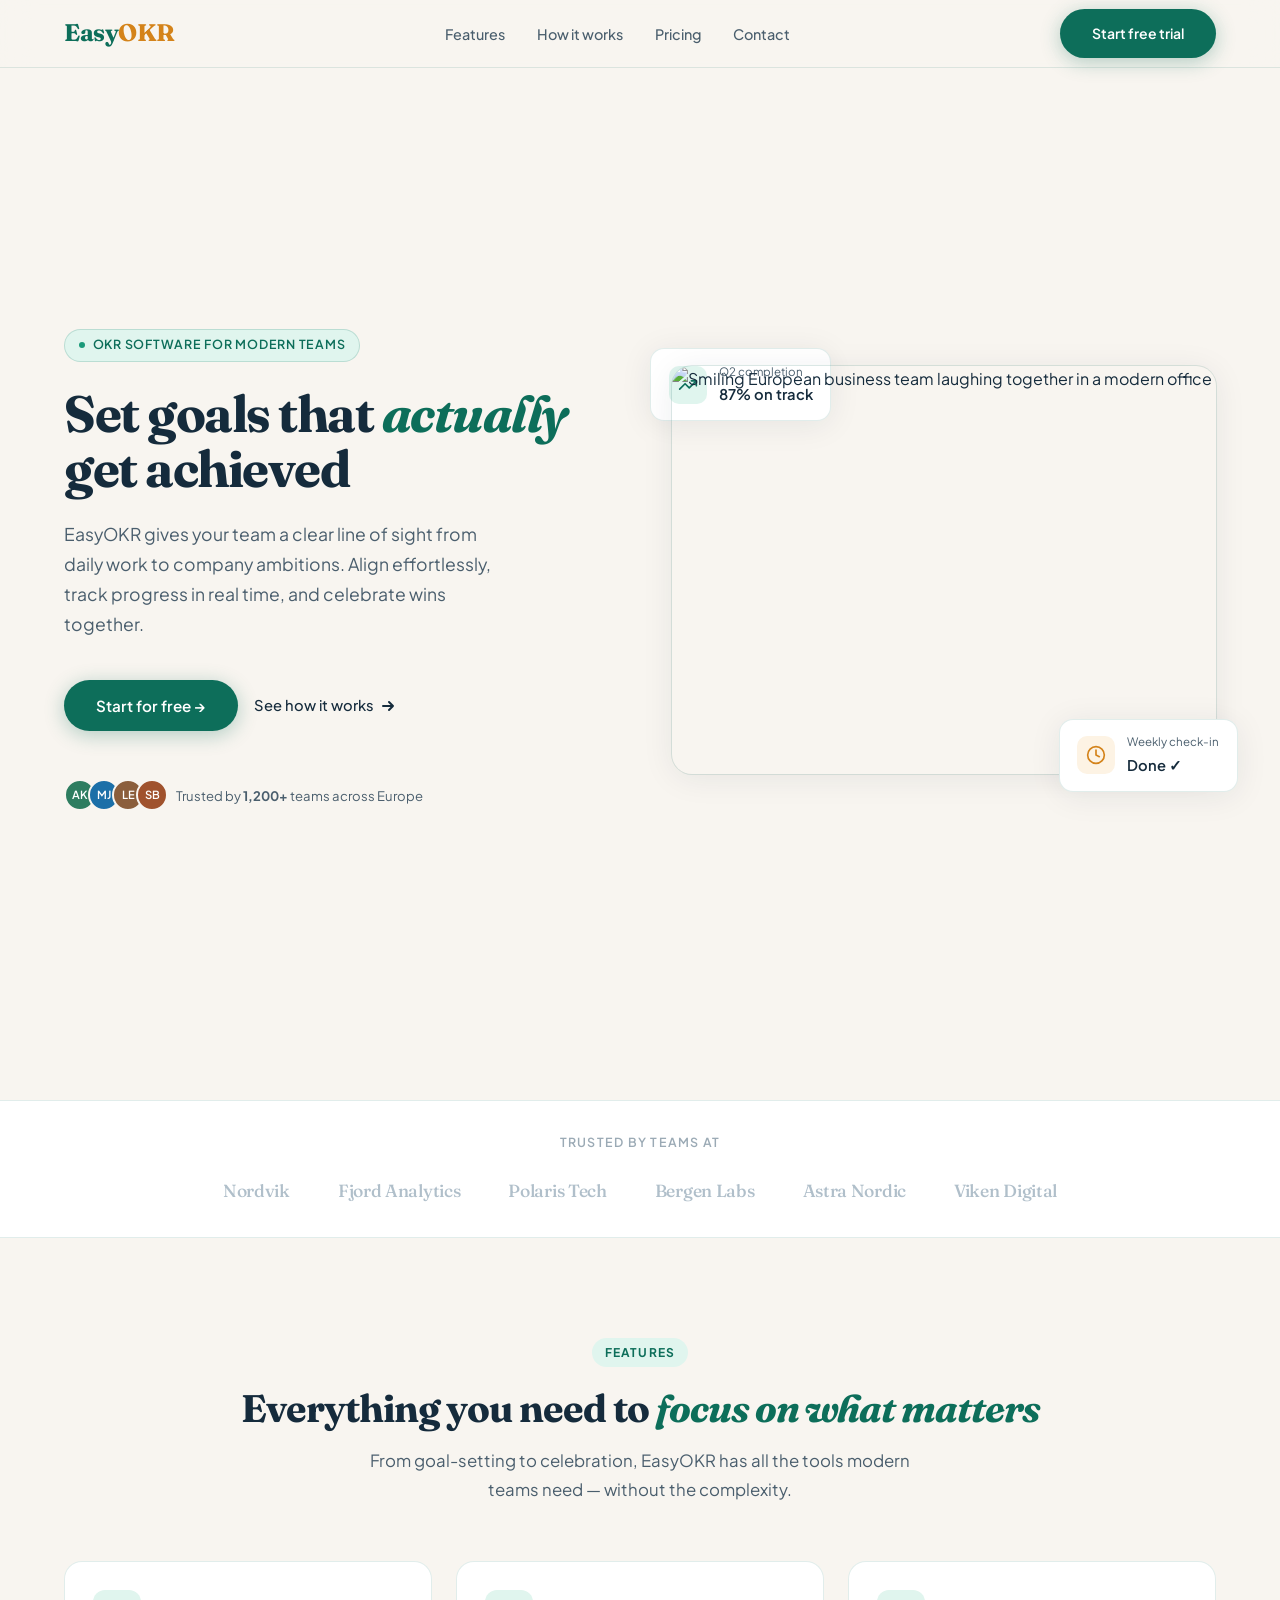
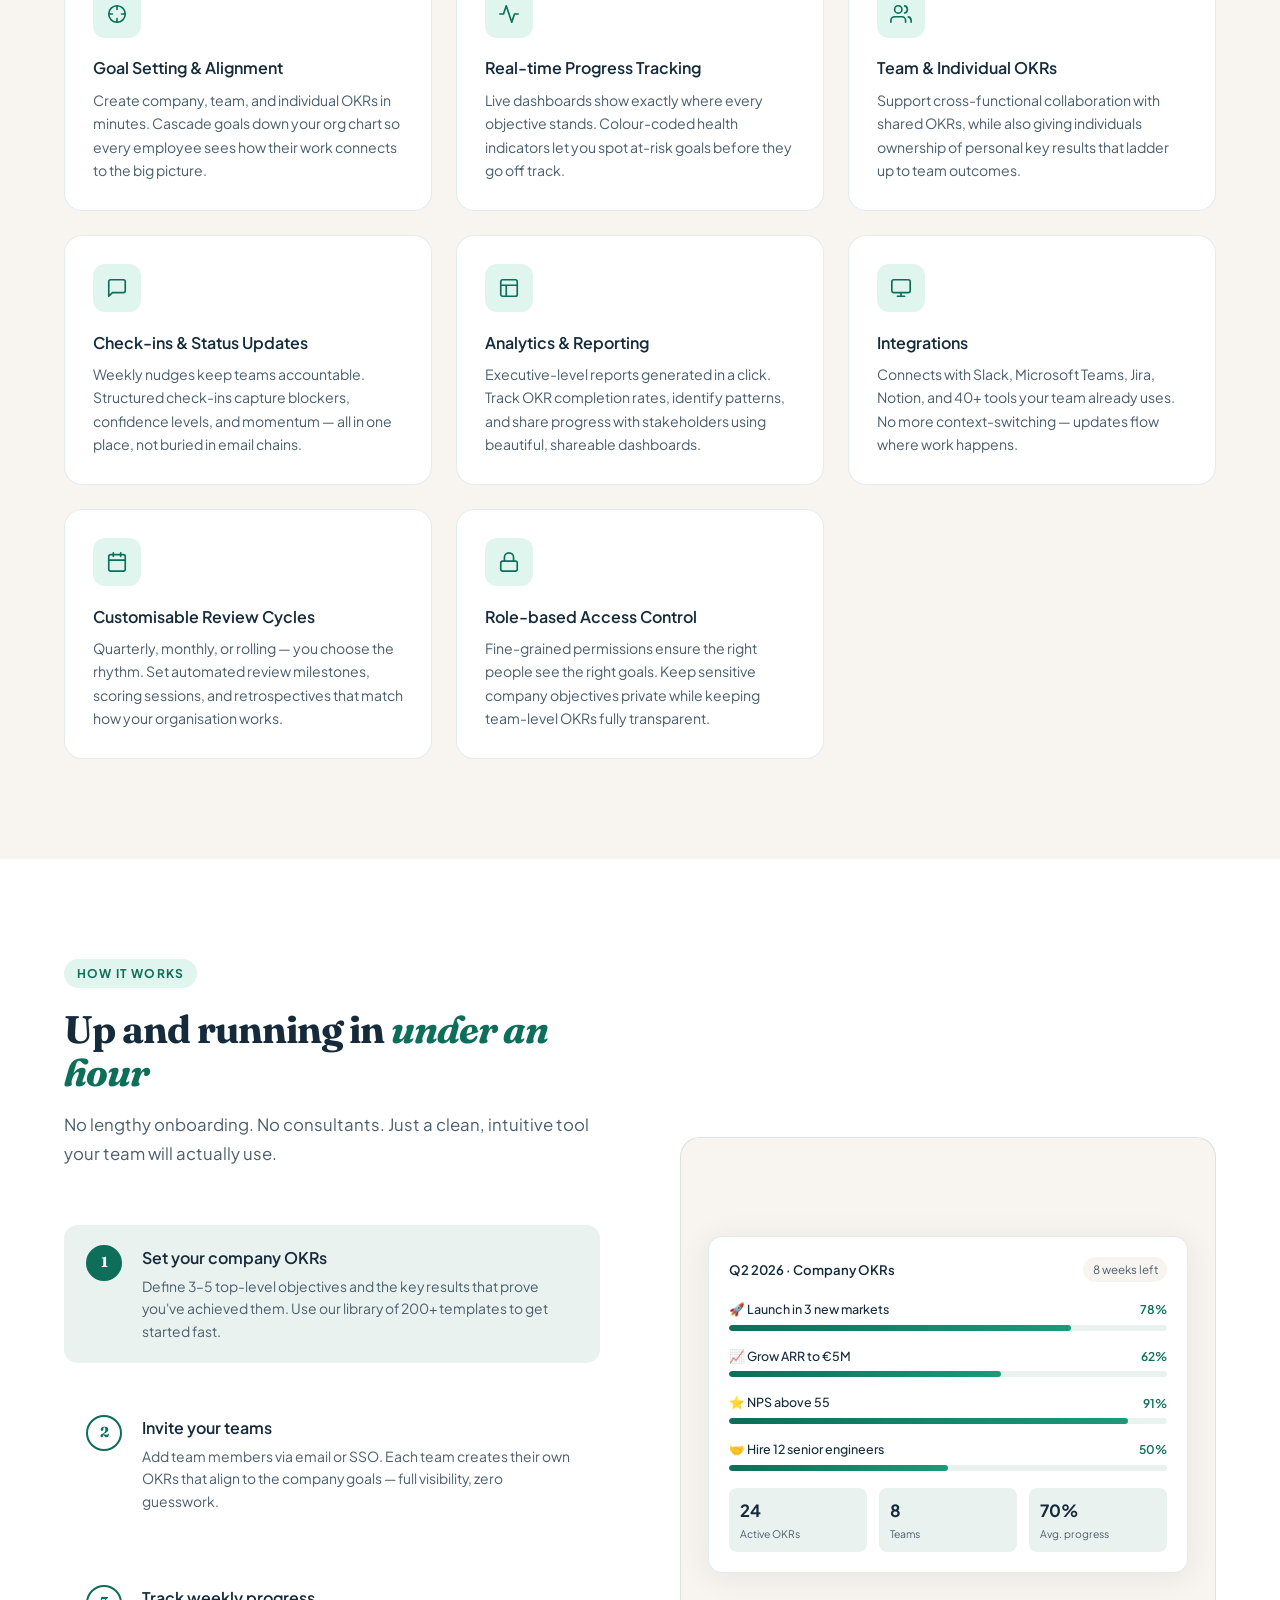
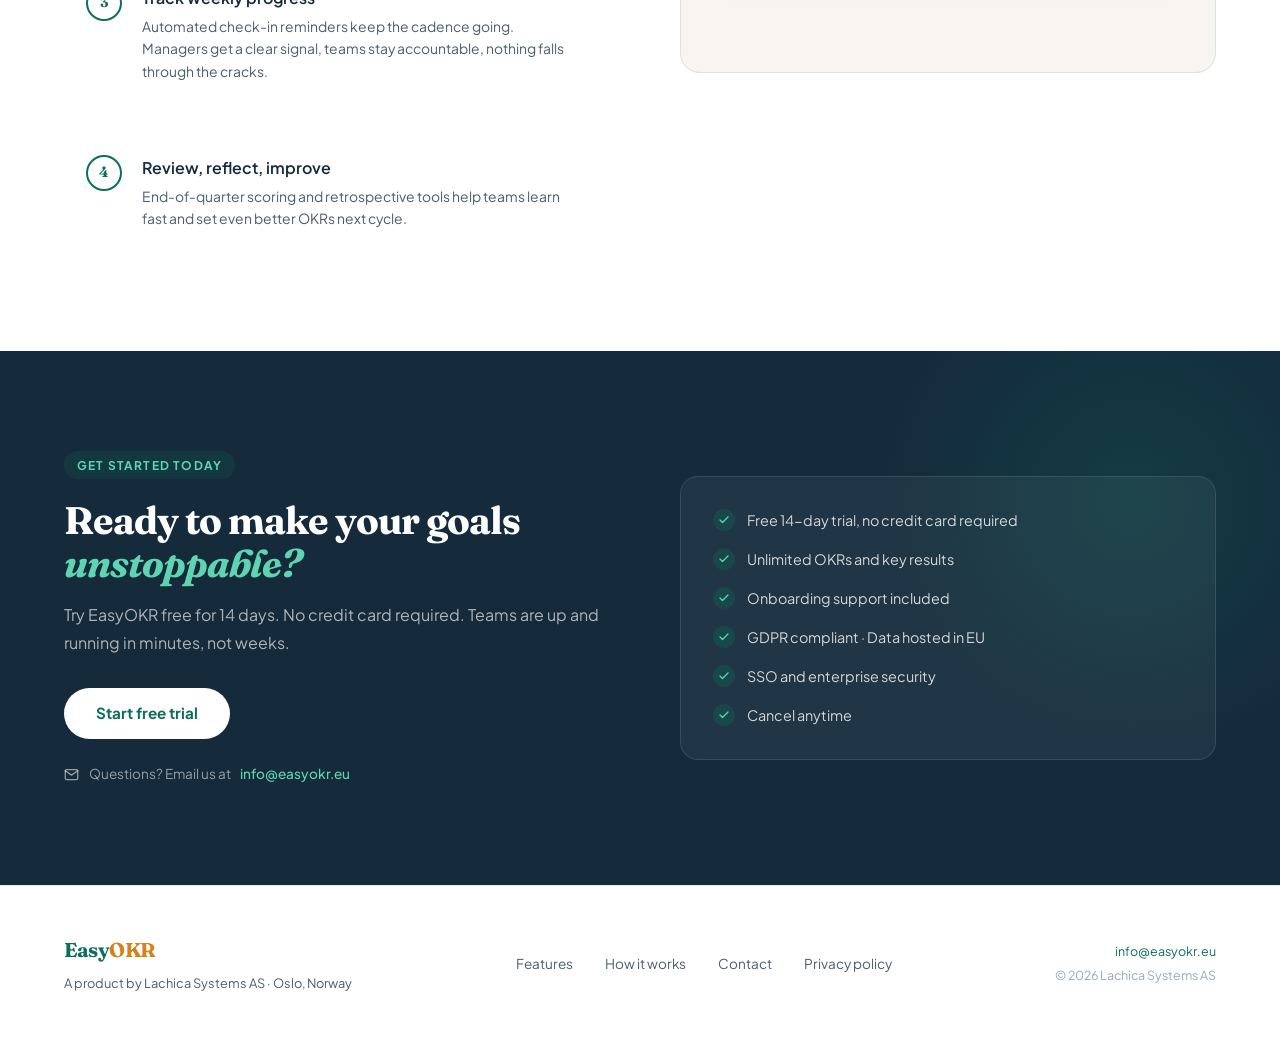
==== index.html @ b326d7b1 "Add files via upload" ====
<!DOCTYPE html>
<html lang="en">
<head>
<meta charset="UTF-8">
<meta name="viewport" content="width=device-width, initial-scale=1.0">
<title>EasyOKR – Align. Focus. Achieve.</title>
<link rel="preconnect" href="https://fonts.googleapis.com">
<link href="https://fonts.googleapis.com/css2?family=Fraunces:ital,opsz,wght@0,9..144,300;0,9..144,500;0,9..144,700;1,9..144,300;1,9..144,500&family=Plus+Jakarta+Sans:wght@300;400;500;600&display=swap" rel="stylesheet">
<style>
  *, *::before, *::after { box-sizing: border-box; margin: 0; padding: 0; }

  :root {
    --cream: #F8F5F0;
    --white: #FFFFFF;
    --teal: #0D6E5A;
    --teal-light: #E0F5EE;
    --teal-mid: #1B9A7A;
    --amber: #D4831A;
    --amber-light: #FDF3E4;
    --navy: #152B3C;
    --slate: #4A5E6D;
    --mist: #EAF2EF;
    --border: rgba(13,110,90,0.12);
    --shadow-soft: 0 4px 32px rgba(21,43,60,0.08);
    --shadow-card: 0 2px 16px rgba(21,43,60,0.06);
    --r: 14px;
    --r-sm: 8px;
  }

  html { scroll-behavior: smooth; }

  body {
    font-family: 'Plus Jakarta Sans', sans-serif;
    background: var(--cream);
    color: var(--navy);
    line-height: 1.6;
    overflow-x: hidden;
  }

  /* ── NAV ── */
  nav {
    position: fixed; top: 0; left: 0; right: 0; z-index: 100;
    background: rgba(248,245,240,0.88);
    backdrop-filter: blur(16px);
    -webkit-backdrop-filter: blur(16px);
    border-bottom: 1px solid var(--border);
    padding: 0 5vw;
    height: 68px;
    display: flex; align-items: center; justify-content: space-between;
  }

  .logo {
    font-family: 'Fraunces', serif;
    font-size: 1.5rem;
    font-weight: 700;
    color: var(--teal);
    letter-spacing: -0.5px;
    text-decoration: none;
  }
  .logo span { color: var(--amber); }

  nav ul { list-style: none; display: flex; gap: 2rem; }
  nav ul li a {
    text-decoration: none;
    color: var(--slate);
    font-size: 0.9rem;
    font-weight: 500;
    transition: color 0.2s;
  }
  nav ul li a:hover { color: var(--teal); }

  .nav-cta {
    background: var(--teal);
    color: var(--white) !important;
    padding: 0.5rem 1.25rem;
    border-radius: 100px;
    font-weight: 600 !important;
    font-size: 0.875rem !important;
    transition: background 0.2s, transform 0.15s !important;
  }
  .nav-cta:hover { background: #0a5847 !important; transform: translateY(-1px); color: var(--white) !important; }

  /* ── HERO ── */
  .hero {
    padding: 120px 5vw 80px;
    min-height: 100vh;
    display: grid;
    grid-template-columns: 1fr 1fr;
    gap: 4rem;
    align-items: center;
    max-width: 1280px;
    margin: 0 auto;
  }

  .hero-badge {
    display: inline-flex; align-items: center; gap: 0.5rem;
    background: var(--teal-light);
    color: var(--teal);
    font-size: 0.78rem;
    font-weight: 600;
    letter-spacing: 0.06em;
    text-transform: uppercase;
    padding: 0.35rem 0.85rem;
    border-radius: 100px;
    margin-bottom: 1.5rem;
    border: 1px solid rgba(13,110,90,0.18);
  }
  .hero-badge .dot { width: 6px; height: 6px; border-radius: 50%; background: var(--teal-mid); display: inline-block; animation: pulse 2s infinite; }

  @keyframes pulse {
    0%, 100% { opacity: 1; }
    50% { opacity: 0.4; }
  }

  .hero h1 {
    font-family: 'Fraunces', serif;
    font-size: clamp(2.6rem, 4vw, 3.8rem);
    font-weight: 700;
    line-height: 1.08;
    letter-spacing: -1.5px;
    color: var(--navy);
    margin-bottom: 1.5rem;
  }

  .hero h1 em {
    font-style: italic;
    color: var(--teal);
  }

  .hero-sub {
    font-size: 1.1rem;
    color: var(--slate);
    max-width: 440px;
    line-height: 1.7;
    margin-bottom: 2.5rem;
    font-weight: 400;
  }

  .hero-actions { display: flex; gap: 1rem; align-items: center; flex-wrap: wrap; }

  .btn-primary {
    background: var(--teal);
    color: var(--white);
    padding: 0.85rem 2rem;
    border-radius: 100px;
    text-decoration: none;
    font-weight: 600;
    font-size: 0.95rem;
    transition: all 0.2s;
    box-shadow: 0 4px 20px rgba(13,110,90,0.3);
    border: none; cursor: pointer;
  }
  .btn-primary:hover { background: #0a5847; transform: translateY(-2px); box-shadow: 0 6px 28px rgba(13,110,90,0.38); }

  .btn-ghost {
    color: var(--navy);
    font-size: 0.92rem;
    font-weight: 500;
    text-decoration: none;
    display: flex; align-items: center; gap: 0.4rem;
    transition: color 0.2s;
  }
  .btn-ghost:hover { color: var(--teal); }
  .btn-ghost svg { transition: transform 0.2s; }
  .btn-ghost:hover svg { transform: translateX(3px); }

  .hero-trust {
    margin-top: 3rem;
    display: flex; align-items: center; gap: 1rem;
    font-size: 0.82rem; color: var(--slate);
  }
  .trust-avatars { display: flex; }
  .trust-avatars span {
    width: 32px; height: 32px; border-radius: 50%;
    border: 2px solid var(--cream);
    display: flex; align-items: center; justify-content: center;
    font-size: 0.7rem; font-weight: 600; color: var(--white);
    margin-right: -8px;
  }
  .av1 { background: #2E7D60; }
  .av2 { background: #1B6FA8; }
  .av3 { background: #8B5E3C; }
  .av4 { background: #A0522D; }

  /* ── HERO IMAGE ── */
  .hero-visual {
    position: relative;
    opacity: 0;
    animation: slideIn 0.9s 0.3s forwards;
  }

  @keyframes slideIn {
    from { opacity: 0; transform: translateX(30px); }
    to { opacity: 1; transform: translateX(0); }
  }

  .hero-img-wrap {
    border-radius: 20px;
    overflow: hidden;
    aspect-ratio: 4/3;
    position: relative;
    box-shadow: var(--shadow-soft), 0 0 0 1px var(--border);
  }

  .hero-img-wrap img {
    width: 100%; height: 100%; object-fit: cover;
    display: block;
  }

  .hero-card-float {
    position: absolute;
    background: var(--white);
    border-radius: var(--r);
    padding: 0.85rem 1.1rem;
    box-shadow: var(--shadow-soft);
    border: 1px solid var(--border);
    display: flex; align-items: center; gap: 0.75rem;
  }

  .float-tl {
    top: -18px; left: -22px;
    animation: float1 4s ease-in-out infinite;
  }
  .float-br {
    bottom: -18px; right: -22px;
    animation: float2 4.5s ease-in-out infinite;
  }

  @keyframes float1 { 0%,100%{transform:translateY(0)} 50%{transform:translateY(-7px)} }
  @keyframes float2 { 0%,100%{transform:translateY(0)} 50%{transform:translateY(6px)} }

  .float-icon {
    width: 38px; height: 38px; border-radius: 10px;
    display: flex; align-items: center; justify-content: center;
    flex-shrink: 0;
  }
  .fi-teal { background: var(--teal-light); }
  .fi-amber { background: var(--amber-light); }

  .float-icon svg { width: 20px; height: 20px; }
  .float-text p { font-size: 0.72rem; color: var(--slate); }
  .float-text strong { font-size: 0.92rem; color: var(--navy); font-weight: 600; }

  /* ── LOGOS / SOCIAL PROOF ── */
  .logos-section {
    background: var(--white);
    border-top: 1px solid var(--border);
    border-bottom: 1px solid var(--border);
    padding: 2rem 5vw;
    text-align: center;
  }
  .logos-label { font-size: 0.78rem; text-transform: uppercase; letter-spacing: 0.1em; color: #9BAAB5; margin-bottom: 1.5rem; font-weight: 600; }
  .logos-row { display: flex; justify-content: center; align-items: center; gap: 3rem; flex-wrap: wrap; }
  .logo-item {
    font-family: 'Fraunces', serif;
    font-size: 1.1rem;
    color: #B0BFCA;
    font-weight: 500;
    letter-spacing: -0.3px;
  }

  /* ── SECTIONS ── */
  section { max-width: 1280px; margin: 0 auto; padding: 100px 5vw; }

  .section-tag {
    display: inline-flex; align-items: center; gap: 0.4rem;
    background: var(--teal-light);
    color: var(--teal);
    font-size: 0.75rem; font-weight: 700; letter-spacing: 0.1em; text-transform: uppercase;
    padding: 0.3rem 0.8rem;
    border-radius: 100px;
    margin-bottom: 1.25rem;
  }

  .section-h2 {
    font-family: 'Fraunces', serif;
    font-size: clamp(2rem, 3vw, 2.9rem);
    font-weight: 700;
    line-height: 1.12;
    letter-spacing: -1px;
    color: var(--navy);
    margin-bottom: 1rem;
  }

  .section-h2 em { font-style: italic; color: var(--teal); }

  .section-lead {
    font-size: 1.05rem;
    color: var(--slate);
    max-width: 540px;
    line-height: 1.75;
    margin-bottom: 3.5rem;
  }

  /* ── FEATURES ── */
  #features { background: var(--cream); }

  .features-intro { text-align: center; }
  .features-intro .section-lead { margin-left: auto; margin-right: auto; }

  .features-grid {
    display: grid;
    grid-template-columns: repeat(auto-fit, minmax(280px, 1fr));
    gap: 1.5rem;
  }

  .feature-card {
    background: var(--white);
    border: 1px solid var(--border);
    border-radius: 18px;
    padding: 1.75rem;
    transition: transform 0.25s, box-shadow 0.25s;
    position: relative;
    overflow: hidden;
  }

  .feature-card::after {
    content: '';
    position: absolute;
    top: 0; left: 0; right: 0;
    height: 3px;
    background: linear-gradient(90deg, var(--teal), var(--teal-mid));
    opacity: 0;
    transition: opacity 0.25s;
  }

  .feature-card:hover {
    transform: translateY(-4px);
    box-shadow: var(--shadow-soft);
  }
  .feature-card:hover::after { opacity: 1; }

  .feature-icon {
    width: 48px; height: 48px;
    border-radius: 12px;
    background: var(--teal-light);
    display: flex; align-items: center; justify-content: center;
    margin-bottom: 1.1rem;
  }
  .feature-icon svg { width: 22px; height: 22px; stroke: var(--teal); fill: none; stroke-width: 1.8; stroke-linecap: round; stroke-linejoin: round; }

  .feature-card h3 {
    font-size: 1rem;
    font-weight: 600;
    color: var(--navy);
    margin-bottom: 0.5rem;
  }
  .feature-card p { font-size: 0.88rem; color: var(--slate); line-height: 1.65; }

  /* ── HOW IT WORKS ── */
  #how {
    background: var(--white);
    max-width: 100%;
    padding: 100px 0;
  }

  .how-inner { max-width: 1280px; margin: 0 auto; padding: 0 5vw; }

  .how-grid {
    display: grid;
    grid-template-columns: 1fr 1fr;
    gap: 5rem;
    align-items: center;
  }

  .steps { display: flex; flex-direction: column; gap: 2rem; }

  .step {
    display: flex; gap: 1.25rem; align-items: flex-start;
    padding: 1.25rem 1.4rem;
    border-radius: var(--r);
    cursor: pointer;
    transition: background 0.2s;
  }
  .step:hover, .step.active { background: var(--mist); }

  .step-num {
    width: 36px; height: 36px;
    border-radius: 50%;
    border: 2px solid var(--teal);
    display: flex; align-items: center; justify-content: center;
    font-family: 'Fraunces', serif;
    font-size: 0.9rem;
    font-weight: 700;
    color: var(--teal);
    flex-shrink: 0;
    transition: all 0.2s;
  }
  .step.active .step-num, .step:hover .step-num {
    background: var(--teal);
    color: var(--white);
  }

  .step h3 { font-size: 1rem; font-weight: 600; color: var(--navy); margin-bottom: 0.35rem; }
  .step p { font-size: 0.87rem; color: var(--slate); line-height: 1.6; }

  .how-visual {
    background: var(--cream);
    border-radius: 20px;
    aspect-ratio: 1;
    display: flex; align-items: center; justify-content: center;
    border: 1px solid var(--border);
    overflow: hidden;
    position: relative;
  }

  /* ── MOCK DASHBOARD ── */
  .dash {
    width: 90%; background: var(--white);
    border-radius: 14px;
    padding: 1.25rem;
    box-shadow: var(--shadow-soft);
    border: 1px solid var(--border);
  }
  .dash-header { display: flex; align-items: center; justify-content: space-between; margin-bottom: 1.1rem; }
  .dash-title { font-size: 0.82rem; font-weight: 600; color: var(--navy); }
  .dash-period { font-size: 0.72rem; color: var(--slate); background: var(--cream); padding: 0.2rem 0.6rem; border-radius: 100px; }

  .okr-item { margin-bottom: 1rem; }
  .okr-label { display: flex; justify-content: space-between; align-items: center; margin-bottom: 0.3rem; }
  .okr-name { font-size: 0.78rem; font-weight: 500; color: var(--navy); }
  .okr-pct { font-size: 0.75rem; font-weight: 600; color: var(--teal); }
  .okr-bar { height: 6px; background: var(--mist); border-radius: 3px; overflow: hidden; }
  .okr-fill { height: 100%; border-radius: 3px; background: linear-gradient(90deg, var(--teal), var(--teal-mid)); transition: width 1s ease; }

  .dash-footer { display: flex; gap: 0.75rem; margin-top: 1.1rem; }
  .kpi { flex: 1; background: var(--mist); border-radius: 8px; padding: 0.6rem 0.7rem; }
  .kpi-val { font-size: 1.05rem; font-weight: 700; color: var(--navy); }
  .kpi-lbl { font-size: 0.65rem; color: var(--slate); margin-top: 1px; }

  /* ── PRICING / CTA ── */
  #cta {
    background: var(--navy);
    max-width: 100%;
    padding: 100px 5vw;
    position: relative;
    overflow: hidden;
  }

  #cta::before {
    content: '';
    position: absolute;
    top: -100px; right: -100px;
    width: 500px; height: 500px;
    border-radius: 50%;
    background: radial-gradient(circle, rgba(13,110,90,0.25) 0%, transparent 70%);
    pointer-events: none;
  }

  .cta-inner {
    max-width: 1280px; margin: 0 auto;
    display: grid; grid-template-columns: 1fr 1fr;
    gap: 5rem; align-items: center;
  }

  .cta-text .section-tag { background: rgba(13,110,90,0.2); color: #5FD4B0; }

  .cta-text h2 {
    font-family: 'Fraunces', serif;
    font-size: clamp(2rem, 3vw, 2.8rem);
    font-weight: 700;
    line-height: 1.12;
    letter-spacing: -1px;
    color: var(--white);
    margin-bottom: 1rem;
  }
  .cta-text h2 em { font-style: italic; color: #5FD4B0; }
  .cta-text p { color: rgba(255,255,255,0.65); font-size: 1rem; line-height: 1.7; margin-bottom: 2rem; }

  .btn-light {
    background: var(--white);
    color: var(--teal);
    padding: 0.85rem 2rem;
    border-radius: 100px;
    text-decoration: none;
    font-weight: 700;
    font-size: 0.95rem;
    display: inline-block;
    transition: all 0.2s;
  }
  .btn-light:hover { background: var(--teal-light); transform: translateY(-2px); }

  .contact-info {
    margin-top: 1.5rem;
    display: flex; align-items: center; gap: 0.6rem;
    color: rgba(255,255,255,0.55); font-size: 0.85rem;
  }
  .contact-info a { color: #5FD4B0; text-decoration: none; font-weight: 500; }
  .contact-info a:hover { text-decoration: underline; }

  .cta-features {
    background: rgba(255,255,255,0.05);
    border: 1px solid rgba(255,255,255,0.1);
    border-radius: 18px;
    padding: 2rem;
  }

  .cta-feature-list { list-style: none; display: flex; flex-direction: column; gap: 1rem; }
  .cta-feature-list li {
    display: flex; align-items: center; gap: 0.75rem;
    color: rgba(255,255,255,0.8); font-size: 0.9rem;
  }
  .check {
    width: 22px; height: 22px; border-radius: 50%;
    background: rgba(13,110,90,0.35);
    display: flex; align-items: center; justify-content: center;
    flex-shrink: 0;
  }
  .check svg { width: 12px; height: 12px; stroke: #5FD4B0; fill: none; stroke-width: 2.5; stroke-linecap: round; stroke-linejoin: round; }

  /* ── FOOTER ── */
  footer {
    background: var(--white);
    border-top: 1px solid var(--border);
    padding: 3rem 5vw;
  }
  .footer-inner {
    max-width: 1280px; margin: 0 auto;
    display: flex; justify-content: space-between; align-items: center; flex-wrap: gap;
    flex-wrap: wrap; gap: 1.5rem;
  }
  .footer-left .logo { font-size: 1.25rem; }
  .footer-left p { font-size: 0.8rem; color: var(--slate); margin-top: 0.4rem; }
  .footer-links { display: flex; gap: 2rem; }
  .footer-links a { text-decoration: none; color: var(--slate); font-size: 0.85rem; transition: color 0.2s; }
  .footer-links a:hover { color: var(--teal); }
  .footer-right { font-size: 0.78rem; color: #9BAAB5; text-align: right; }
  .footer-right a { color: var(--teal); text-decoration: none; }

  /* ── ANIMATIONS ── */
  .reveal {
    opacity: 0;
    transform: translateY(24px);
    transition: opacity 0.7s ease, transform 0.7s ease;
  }
  .reveal.visible {
    opacity: 1;
    transform: translateY(0);
  }

  /* ── RESPONSIVE ── */
  @media (max-width: 900px) {
    .hero { grid-template-columns: 1fr; padding-top: 100px; }
    .hero-visual { order: -1; }
    .float-tl, .float-br { display: none; }
    .how-grid { grid-template-columns: 1fr; }
    .cta-inner { grid-template-columns: 1fr; }
    nav ul { display: none; }
  }
</style>
</head>
<body>

<!-- NAV -->
<nav>
  <a href="#" class="logo">Easy<span>OKR</span></a>
  <ul>
    <li><a href="#features">Features</a></li>
    <li><a href="#how">How it works</a></li>
    <li><a href="#cta">Pricing</a></li>
    <li><a href="mailto:info@easyokr.eu">Contact</a></li>
  </ul>
  <a href="#cta" class="btn-primary nav-cta">Start free trial</a>
</nav>

<!-- HERO -->
<div style="max-width:1280px; margin:0 auto; padding:120px 5vw 80px;">
  <div class="hero" style="padding:0; margin:0; max-width:none;">
    <div class="hero-content reveal visible">
      <div class="hero-badge"><span class="dot"></span> OKR Software for Modern Teams</div>
      <h1>Set goals that <em>actually</em> get achieved</h1>
      <p class="hero-sub">EasyOKR gives your team a clear line of sight from daily work to company ambitions. Align effortlessly, track progress in real time, and celebrate wins together.</p>
      <div class="hero-actions">
        <a href="#cta" class="btn-primary">Start for free →</a>
        <a href="#how" class="btn-ghost">See how it works
          <svg width="16" height="16" viewBox="0 0 16 16" fill="none" stroke="currentColor" stroke-width="2" stroke-linecap="round" stroke-linejoin="round"><path d="M3 8h10M9 4l4 4-4 4"/></svg>
        </a>
      </div>
      <div class="hero-trust">
        <div class="trust-avatars">
          <span class="av1">AK</span><span class="av2">MJ</span><span class="av3">LE</span><span class="av4">SB</span>
        </div>
        <span>Trusted by <strong>1,200+</strong> teams across Europe</span>
      </div>
    </div>

    <div class="hero-visual">
      <div class="float-tl hero-card-float">
        <div class="float-icon fi-teal">
          <svg viewBox="0 0 24 24" stroke="var(--teal)" fill="none" stroke-width="2" stroke-linecap="round" stroke-linejoin="round"><polyline points="22 7 13.5 15.5 8.5 10.5 2 17"/><polyline points="16 7 22 7 22 13"/></svg>
        </div>
        <div class="float-text"><p>Q2 completion</p><strong>87% on track</strong></div>
      </div>

      <div class="hero-img-wrap">
        <img src="https://images.unsplash.com/photo-1556761175-b413da4baf72?w=900&auto=format&fit=crop&q=80" alt="Smiling European business team laughing together in a modern office" loading="lazy">
      </div>

      <div class="float-br hero-card-float">
        <div class="float-icon fi-amber">
          <svg viewBox="0 0 24 24" stroke="var(--amber)" fill="none" stroke-width="2" stroke-linecap="round" stroke-linejoin="round"><circle cx="12" cy="12" r="10"/><polyline points="12 6 12 12 16 14"/></svg>
        </div>
        <div class="float-text"><p>Weekly check-in</p><strong>Done ✓</strong></div>
      </div>
    </div>
  </div>
</div>

<!-- LOGOS -->
<div class="logos-section">
  <p class="logos-label">Trusted by teams at</p>
  <div class="logos-row">
    <span class="logo-item">Nordvik</span>
    <span class="logo-item">Fjord Analytics</span>
    <span class="logo-item">Polaris Tech</span>
    <span class="logo-item">Bergen Labs</span>
    <span class="logo-item">Astra Nordic</span>
    <span class="logo-item">Viken Digital</span>
  </div>
</div>

<!-- FEATURES -->
<section id="features">
  <div class="features-intro reveal">
    <div class="section-tag">Features</div>
    <h2 class="section-h2">Everything you need to <em>focus on what matters</em></h2>
    <p class="section-lead">From goal-setting to celebration, EasyOKR has all the tools modern teams need — without the complexity.</p>
  </div>

  <div class="features-grid">

    <div class="feature-card reveal">
      <div class="feature-icon">
        <svg viewBox="0 0 24 24"><circle cx="12" cy="12" r="9"/><path d="M12 3v4M12 17v4M3 12h4M17 12h4"/></svg>
      </div>
      <h3>Goal Setting & Alignment</h3>
      <p>Create company, team, and individual OKRs in minutes. Cascade goals down your org chart so every employee sees how their work connects to the big picture.</p>
    </div>

    <div class="feature-card reveal">
      <div class="feature-icon">
        <svg viewBox="0 0 24 24"><polyline points="22 12 18 12 15 21 9 3 6 12 2 12"/></svg>
      </div>
      <h3>Real-time Progress Tracking</h3>
      <p>Live dashboards show exactly where every objective stands. Colour-coded health indicators let you spot at-risk goals before they go off track.</p>
    </div>

    <div class="feature-card reveal">
      <div class="feature-icon">
        <svg viewBox="0 0 24 24"><path d="M17 21v-2a4 4 0 0 0-4-4H5a4 4 0 0 0-4 4v2"/><circle cx="9" cy="7" r="4"/><path d="M23 21v-2a4 4 0 0 0-3-3.87M16 3.13a4 4 0 0 1 0 7.75"/></svg>
      </div>
      <h3>Team & Individual OKRs</h3>
      <p>Support cross-functional collaboration with shared OKRs, while also giving individuals ownership of personal key results that ladder up to team outcomes.</p>
    </div>

    <div class="feature-card reveal">
      <div class="feature-icon">
        <svg viewBox="0 0 24 24"><path d="M21 15a2 2 0 0 1-2 2H7l-4 4V5a2 2 0 0 1 2-2h14a2 2 0 0 1 2 2z"/></svg>
      </div>
      <h3>Check-ins & Status Updates</h3>
      <p>Weekly nudges keep teams accountable. Structured check-ins capture blockers, confidence levels, and momentum — all in one place, not buried in email chains.</p>
    </div>

    <div class="feature-card reveal">
      <div class="feature-icon">
        <svg viewBox="0 0 24 24"><rect x="3" y="3" width="18" height="18" rx="2"/><path d="M3 9h18M9 21V9"/></svg>
      </div>
      <h3>Analytics & Reporting</h3>
      <p>Executive-level reports generated in a click. Track OKR completion rates, identify patterns, and share progress with stakeholders using beautiful, shareable dashboards.</p>
    </div>

    <div class="feature-card reveal">
      <div class="feature-icon">
        <svg viewBox="0 0 24 24"><rect x="2" y="3" width="20" height="14" rx="2"/><path d="M8 21h8M12 17v4"/></svg>
      </div>
      <h3>Integrations</h3>
      <p>Connects with Slack, Microsoft Teams, Jira, Notion, and 40+ tools your team already uses. No more context-switching — updates flow where work happens.</p>
    </div>

    <div class="feature-card reveal">
      <div class="feature-icon">
        <svg viewBox="0 0 24 24"><rect x="3" y="4" width="18" height="18" rx="2" ry="2"/><line x1="16" y1="2" x2="16" y2="6"/><line x1="8" y1="2" x2="8" y2="6"/><line x1="3" y1="10" x2="21" y2="10"/></svg>
      </div>
      <h3>Customisable Review Cycles</h3>
      <p>Quarterly, monthly, or rolling — you choose the rhythm. Set automated review milestones, scoring sessions, and retrospectives that match how your organisation works.</p>
    </div>

    <div class="feature-card reveal">
      <div class="feature-icon">
        <svg viewBox="0 0 24 24"><rect x="3" y="11" width="18" height="11" rx="2"/><path d="M7 11V7a5 5 0 0 1 10 0v4"/></svg>
      </div>
      <h3>Role-based Access Control</h3>
      <p>Fine-grained permissions ensure the right people see the right goals. Keep sensitive company objectives private while keeping team-level OKRs fully transparent.</p>
    </div>

  </div>
</section>

<!-- HOW IT WORKS -->
<div id="how">
  <div class="how-inner">
    <div class="how-grid">
      <div>
        <div class="section-tag reveal">How it works</div>
        <h2 class="section-h2 reveal">Up and running in <em>under an hour</em></h2>
        <p class="section-lead reveal">No lengthy onboarding. No consultants. Just a clean, intuitive tool your team will actually use.</p>

        <div class="steps">
          <div class="step active reveal">
            <div class="step-num">1</div>
            <div>
              <h3>Set your company OKRs</h3>
              <p>Define 3–5 top-level objectives and the key results that prove you've achieved them. Use our library of 200+ templates to get started fast.</p>
            </div>
          </div>
          <div class="step reveal">
            <div class="step-num">2</div>
            <div>
              <h3>Invite your teams</h3>
              <p>Add team members via email or SSO. Each team creates their own OKRs that align to the company goals — full visibility, zero guesswork.</p>
            </div>
          </div>
          <div class="step reveal">
            <div class="step-num">3</div>
            <div>
              <h3>Track weekly progress</h3>
              <p>Automated check-in reminders keep the cadence going. Managers get a clear signal, teams stay accountable, nothing falls through the cracks.</p>
            </div>
          </div>
          <div class="step reveal">
            <div class="step-num">4</div>
            <div>
              <h3>Review, reflect, improve</h3>
              <p>End-of-quarter scoring and retrospective tools help teams learn fast and set even better OKRs next cycle.</p>
            </div>
          </div>
        </div>
      </div>

      <div class="how-visual reveal">
        <div class="dash">
          <div class="dash-header">
            <span class="dash-title">Q2 2026 · Company OKRs</span>
            <span class="dash-period">8 weeks left</span>
          </div>

          <div class="okr-item">
            <div class="okr-label">
              <span class="okr-name">🚀 Launch in 3 new markets</span>
              <span class="okr-pct">78%</span>
            </div>
            <div class="okr-bar"><div class="okr-fill" style="width:78%"></div></div>
          </div>

          <div class="okr-item">
            <div class="okr-label">
              <span class="okr-name">📈 Grow ARR to €5M</span>
              <span class="okr-pct">62%</span>
            </div>
            <div class="okr-bar"><div class="okr-fill" style="width:62%"></div></div>
          </div>

          <div class="okr-item">
            <div class="okr-label">
              <span class="okr-name">⭐ NPS above 55</span>
              <span class="okr-pct">91%</span>
            </div>
            <div class="okr-bar"><div class="okr-fill" style="width:91%"></div></div>
          </div>

          <div class="okr-item">
            <div class="okr-label">
              <span class="okr-name">🤝 Hire 12 senior engineers</span>
              <span class="okr-pct">50%</span>
            </div>
            <div class="okr-bar"><div class="okr-fill" style="width:50%"></div></div>
          </div>

          <div class="dash-footer">
            <div class="kpi"><div class="kpi-val">24</div><div class="kpi-lbl">Active OKRs</div></div>
            <div class="kpi"><div class="kpi-val">8</div><div class="kpi-lbl">Teams</div></div>
            <div class="kpi"><div class="kpi-val">70%</div><div class="kpi-lbl">Avg. progress</div></div>
          </div>
        </div>
      </div>
    </div>
  </div>
</div>

<!-- CTA -->
<div id="cta">
  <div class="cta-inner">
    <div class="cta-text reveal">
      <div class="section-tag">Get started today</div>
      <h2>Ready to make your goals <em>unstoppable?</em></h2>
      <p>Try EasyOKR free for 14 days. No credit card required. Teams are up and running in minutes, not weeks.</p>
      <a href="mailto:info@easyokr.eu" class="btn-light">Start free trial</a>
      <div class="contact-info">
        <svg width="15" height="15" viewBox="0 0 24 24" fill="none" stroke="currentColor" stroke-width="2" stroke-linecap="round" stroke-linejoin="round"><path d="M4 4h16c1.1 0 2 .9 2 2v12c0 1.1-.9 2-2 2H4c-1.1 0-2-.9-2-2V6c0-1.1.9-2 2-2z"/><polyline points="22,6 12,13 2,6"/></svg>
        Questions? Email us at <a href="mailto:info@easyokr.eu">info@easyokr.eu</a>
      </div>
    </div>

    <div class="cta-features reveal">
      <ul class="cta-feature-list">
        <li><div class="check"><svg viewBox="0 0 24 24"><polyline points="20 6 9 17 4 12"/></svg></div>Free 14-day trial, no credit card required</li>
        <li><div class="check"><svg viewBox="0 0 24 24"><polyline points="20 6 9 17 4 12"/></svg></div>Unlimited OKRs and key results</li>
        <li><div class="check"><svg viewBox="0 0 24 24"><polyline points="20 6 9 17 4 12"/></svg></div>Onboarding support included</li>
        <li><div class="check"><svg viewBox="0 0 24 24"><polyline points="20 6 9 17 4 12"/></svg></div>GDPR compliant · Data hosted in EU</li>
        <li><div class="check"><svg viewBox="0 0 24 24"><polyline points="20 6 9 17 4 12"/></svg></div>SSO and enterprise security</li>
        <li><div class="check"><svg viewBox="0 0 24 24"><polyline points="20 6 9 17 4 12"/></svg></div>Cancel anytime</li>
      </ul>
    </div>
  </div>
</div>

<!-- FOOTER -->
<footer>
  <div class="footer-inner">
    <div class="footer-left">
      <a href="#" class="logo">Easy<span>OKR</span></a>
      <p>A product by Lachica Systems AS · Oslo, Norway</p>
    </div>
    <div class="footer-links">
      <a href="#features">Features</a>
      <a href="#how">How it works</a>
      <a href="mailto:info@easyokr.eu">Contact</a>
      <a href="#">Privacy policy</a>
    </div>
    <div class="footer-right">
      <p><a href="mailto:info@easyokr.eu">info@easyokr.eu</a></p>
      <p style="margin-top:4px;">© 2026 Lachica Systems AS</p>
    </div>
  </div>
</footer>

<script>
  const observer = new IntersectionObserver((entries) => {
    entries.forEach((entry, i) => {
      if (entry.isIntersecting) {
        setTimeout(() => { entry.target.classList.add('visible'); }, i * 80);
        observer.unobserve(entry.target);
      }
    });
  }, { threshold: 0.1 });

  document.querySelectorAll('.reveal').forEach(el => observer.observe(el));

  document.querySelectorAll('a[href^="#"]').forEach(a => {
    a.addEventListener('click', e => {
      const id = a.getAttribute('href').slice(1);
      if (!id) return;
      const el = document.getElementById(id);
      if (el) { e.preventDefault(); el.scrollIntoView({ behavior: 'smooth' }); }
    });
  });
</script>
</body>
</html>
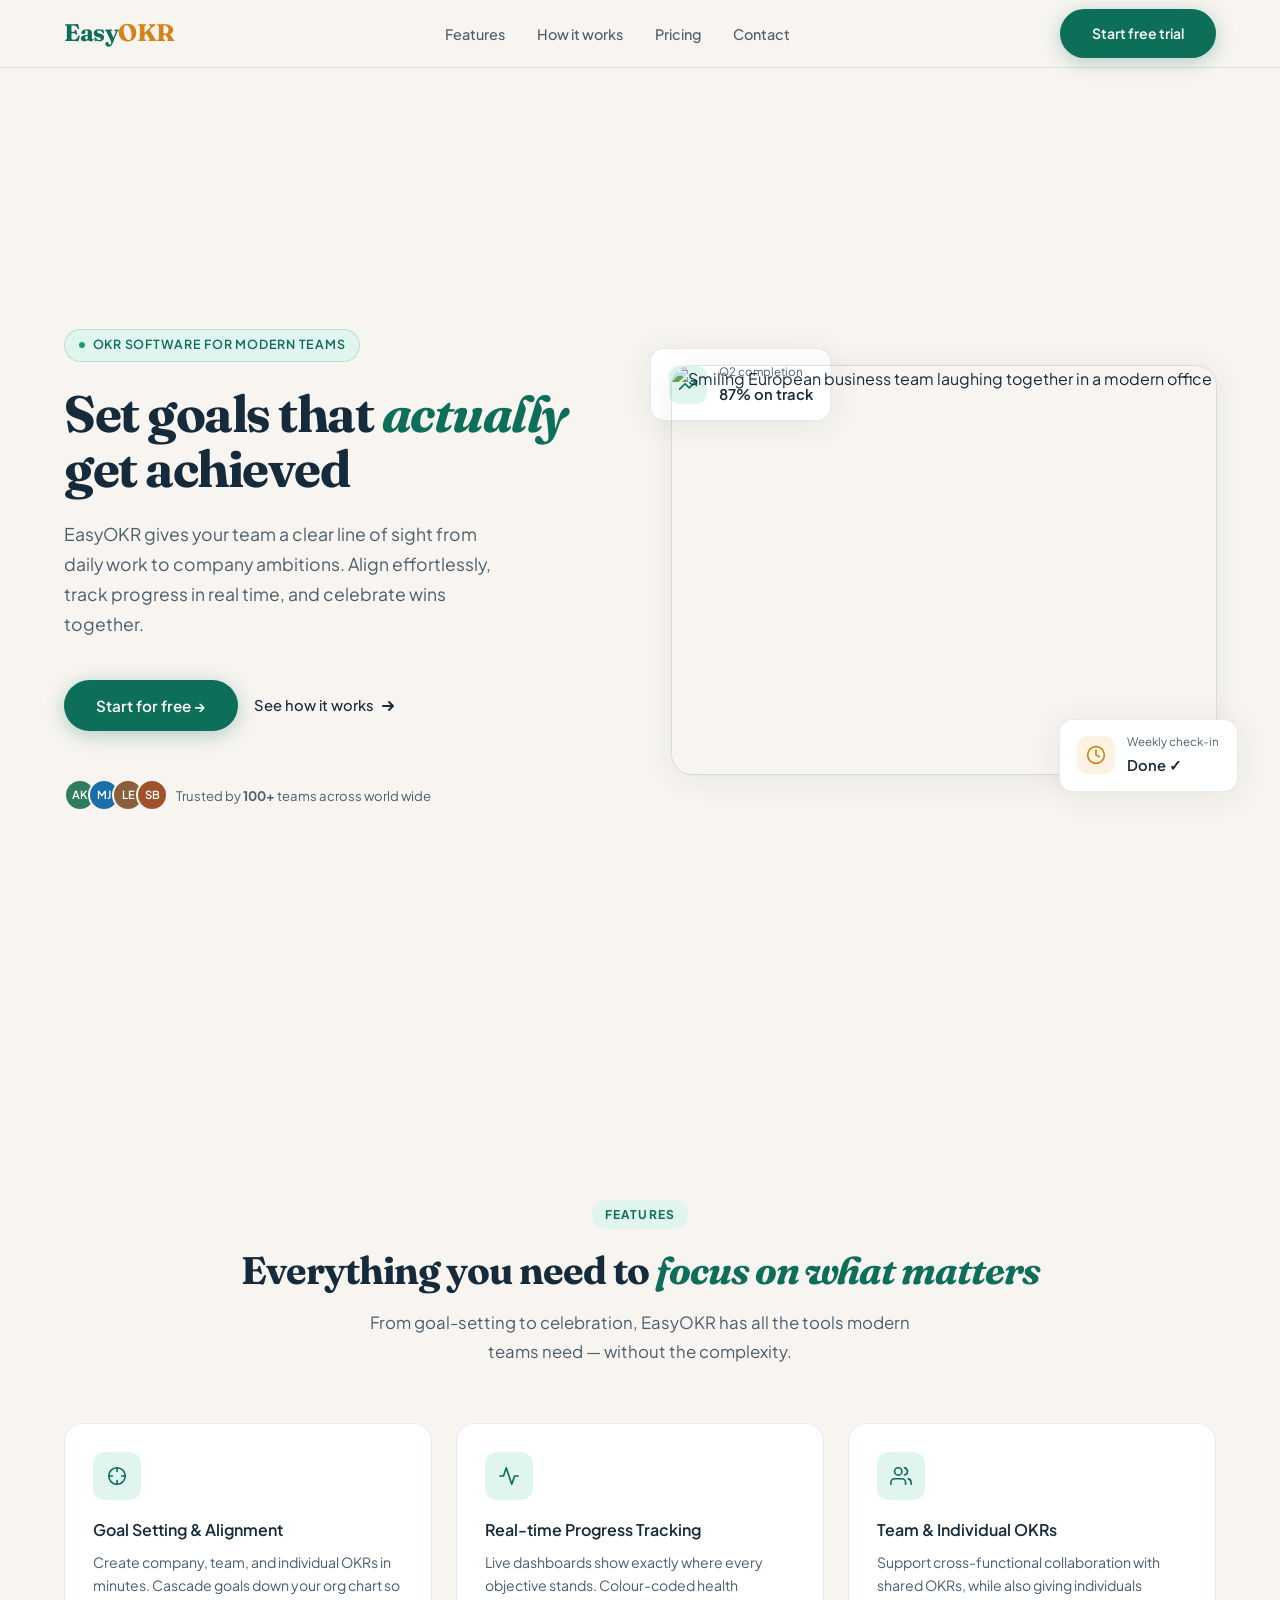
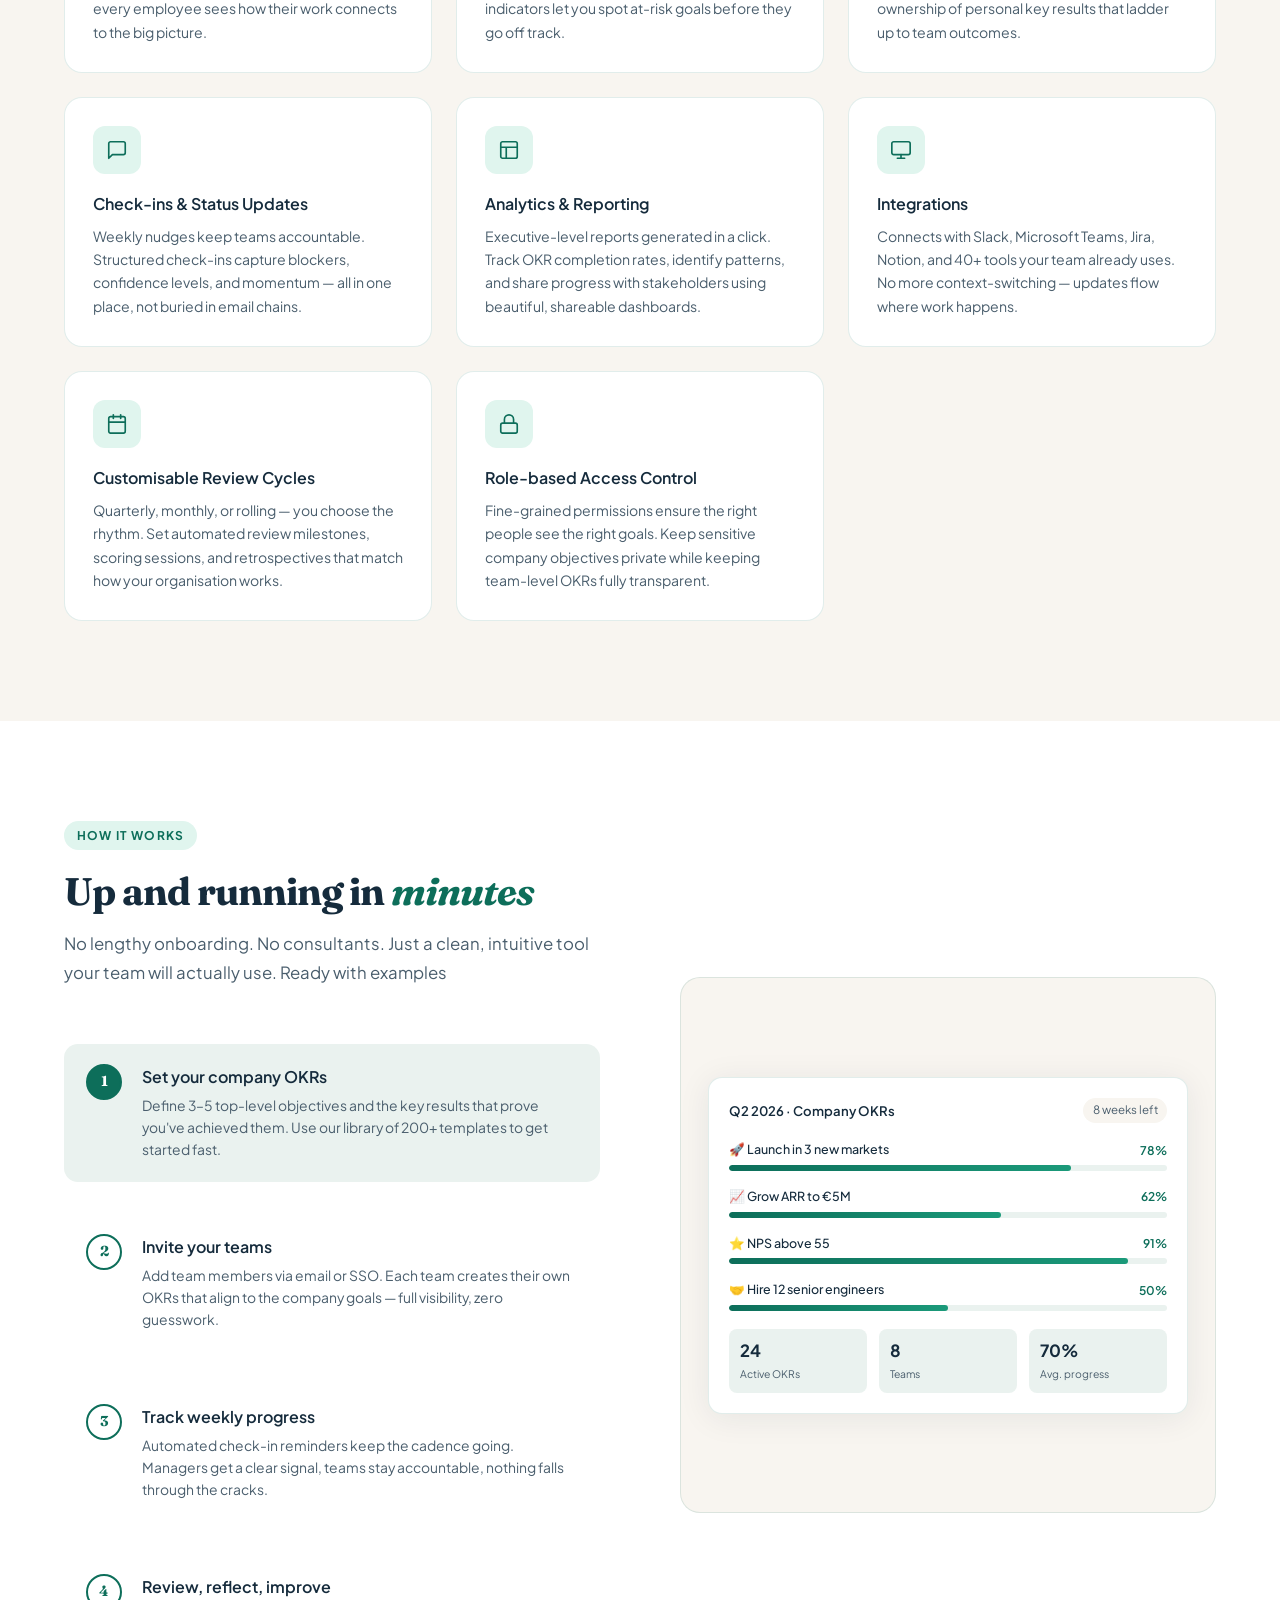
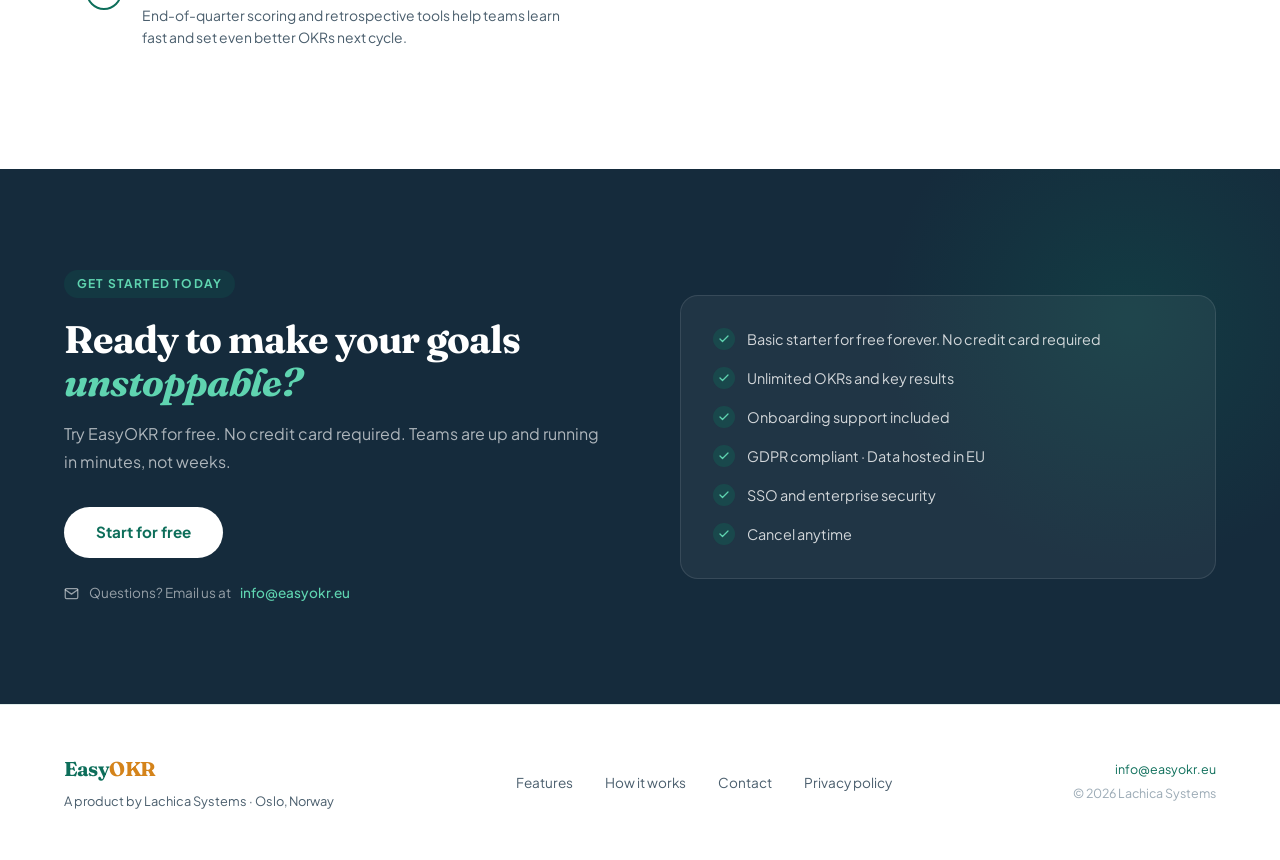
==== commit 8d364d6b: "Update text and structure in index.html" ====
--- a/index.html
+++ b/index.html
@@ -580,7 +580,7 @@
         <div class="trust-avatars">
           <span class="av1">AK</span><span class="av2">MJ</span><span class="av3">LE</span><span class="av4">SB</span>
         </div>
-        <span>Trusted by <strong>1,200+</strong> teams across Europe</span>
+        <span>Trusted by <strong>100+</strong> teams across world wide</span>
       </div>
     </div>
 
@@ -607,6 +607,7 @@
 </div>
 
 <!-- LOGOS -->
+ <!--
 <div class="logos-section">
   <p class="logos-label">Trusted by teams at</p>
   <div class="logos-row">
@@ -618,7 +619,7 @@
     <span class="logo-item">Viken Digital</span>
   </div>
 </div>
-
+-->
 <!-- FEATURES -->
 <section id="features">
   <div class="features-intro reveal">
@@ -702,8 +703,8 @@
     <div class="how-grid">
       <div>
         <div class="section-tag reveal">How it works</div>
-        <h2 class="section-h2 reveal">Up and running in <em>under an hour</em></h2>
-        <p class="section-lead reveal">No lengthy onboarding. No consultants. Just a clean, intuitive tool your team will actually use.</p>
+        <h2 class="section-h2 reveal">Up and running in <em>minutes</em></h2>
+        <p class="section-lead reveal">No lengthy onboarding. No consultants. Just a clean, intuitive tool your team will actually use. Ready with examples </p>
 
         <div class="steps">
           <div class="step active reveal">
@@ -793,8 +794,8 @@
     <div class="cta-text reveal">
       <div class="section-tag">Get started today</div>
       <h2>Ready to make your goals <em>unstoppable?</em></h2>
-      <p>Try EasyOKR free for 14 days. No credit card required. Teams are up and running in minutes, not weeks.</p>
-      <a href="mailto:info@easyokr.eu" class="btn-light">Start free trial</a>
+      <p>Try EasyOKR for free. No credit card required. Teams are up and running in minutes, not weeks.</p>
+      <a href="mailto:info@easyokr.eu" class="btn-light">Start for free</a>
       <div class="contact-info">
         <svg width="15" height="15" viewBox="0 0 24 24" fill="none" stroke="currentColor" stroke-width="2" stroke-linecap="round" stroke-linejoin="round"><path d="M4 4h16c1.1 0 2 .9 2 2v12c0 1.1-.9 2-2 2H4c-1.1 0-2-.9-2-2V6c0-1.1.9-2 2-2z"/><polyline points="22,6 12,13 2,6"/></svg>
         Questions? Email us at <a href="mailto:info@easyokr.eu">info@easyokr.eu</a>
@@ -803,7 +804,7 @@
 
     <div class="cta-features reveal">
       <ul class="cta-feature-list">
-        <li><div class="check"><svg viewBox="0 0 24 24"><polyline points="20 6 9 17 4 12"/></svg></div>Free 14-day trial, no credit card required</li>
+        <li><div class="check"><svg viewBox="0 0 24 24"><polyline points="20 6 9 17 4 12"/></svg></div>Basic starter for free forever. No credit card required</li>
         <li><div class="check"><svg viewBox="0 0 24 24"><polyline points="20 6 9 17 4 12"/></svg></div>Unlimited OKRs and key results</li>
         <li><div class="check"><svg viewBox="0 0 24 24"><polyline points="20 6 9 17 4 12"/></svg></div>Onboarding support included</li>
         <li><div class="check"><svg viewBox="0 0 24 24"><polyline points="20 6 9 17 4 12"/></svg></div>GDPR compliant · Data hosted in EU</li>
@@ -819,7 +820,7 @@
   <div class="footer-inner">
     <div class="footer-left">
       <a href="#" class="logo">Easy<span>OKR</span></a>
-      <p>A product by Lachica Systems AS · Oslo, Norway</p>
+      <p>A product by Lachica Systems · Oslo, Norway</p>
     </div>
     <div class="footer-links">
       <a href="#features">Features</a>
@@ -829,7 +830,7 @@
     </div>
     <div class="footer-right">
       <p><a href="mailto:info@easyokr.eu">info@easyokr.eu</a></p>
-      <p style="margin-top:4px;">© 2026 Lachica Systems AS</p>
+      <p style="margin-top:4px;">© 2026 Lachica Systems</p>
     </div>
   </div>
 </footer>
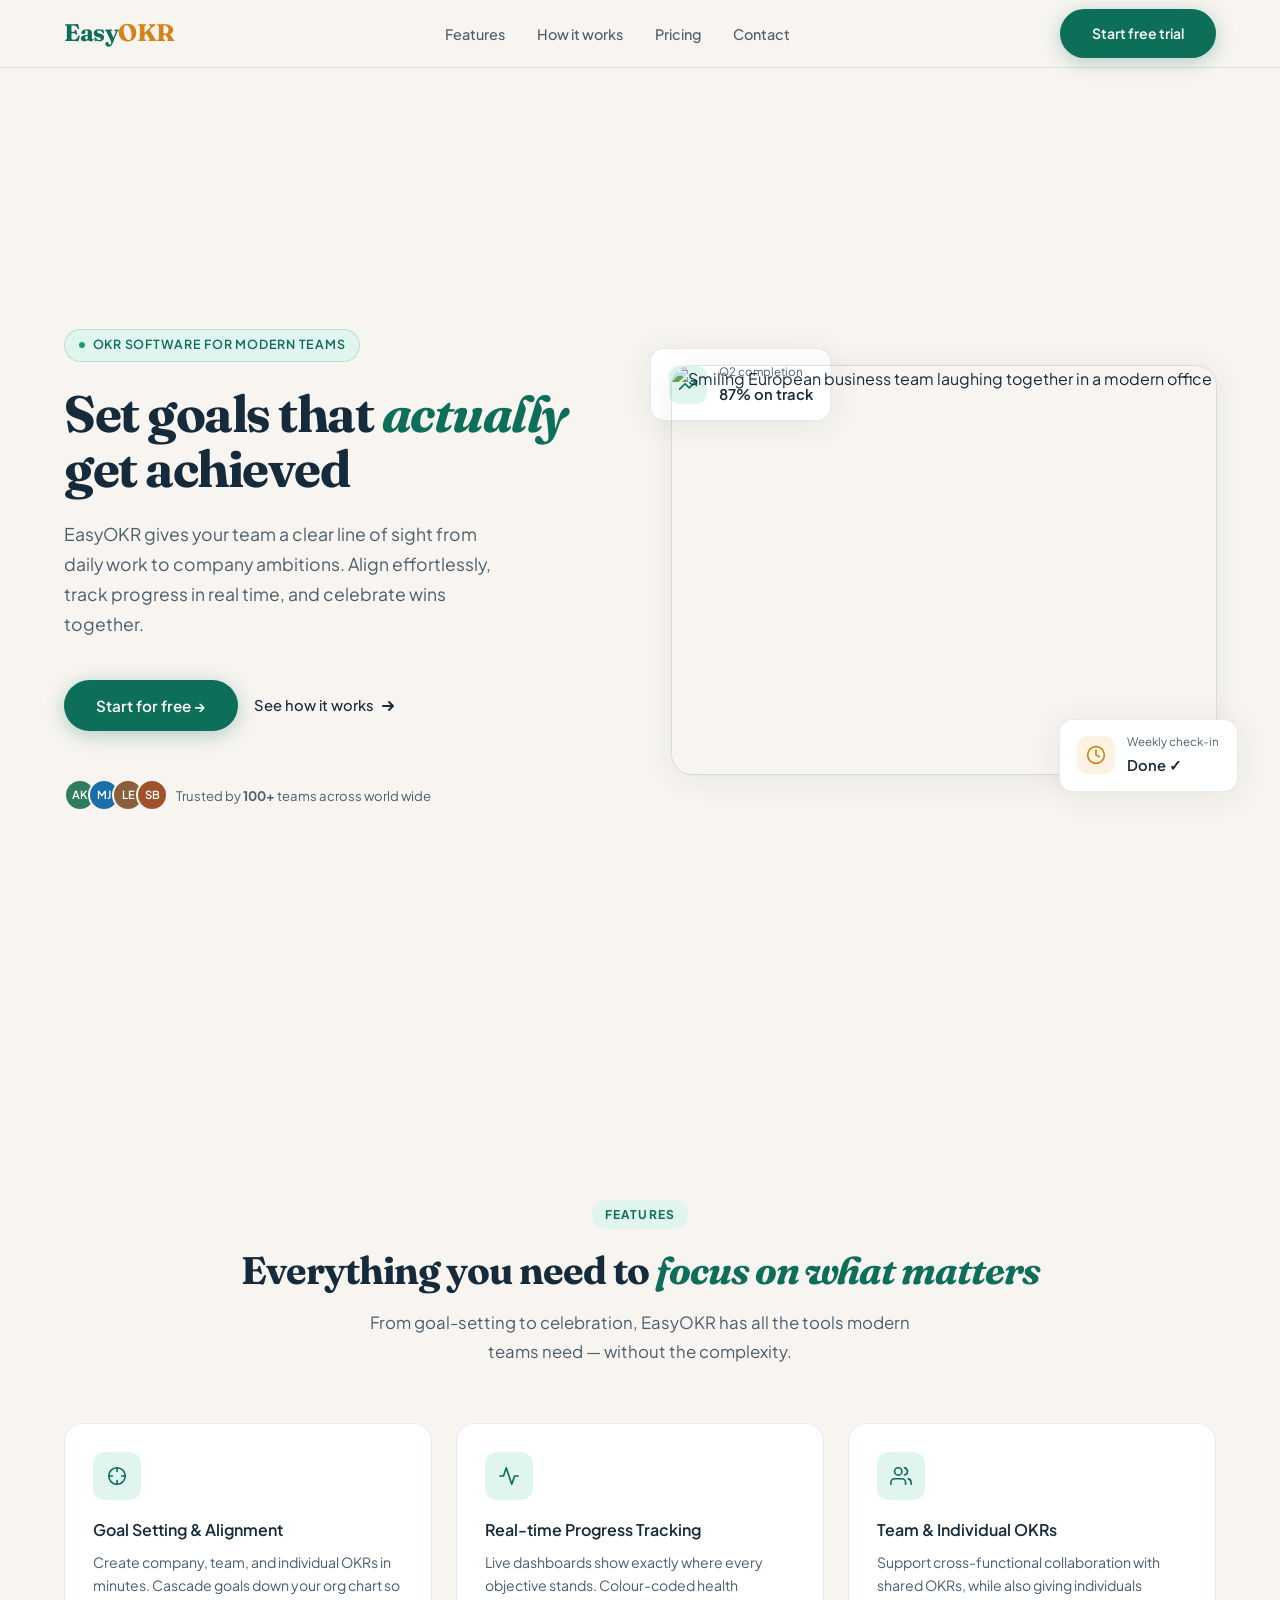
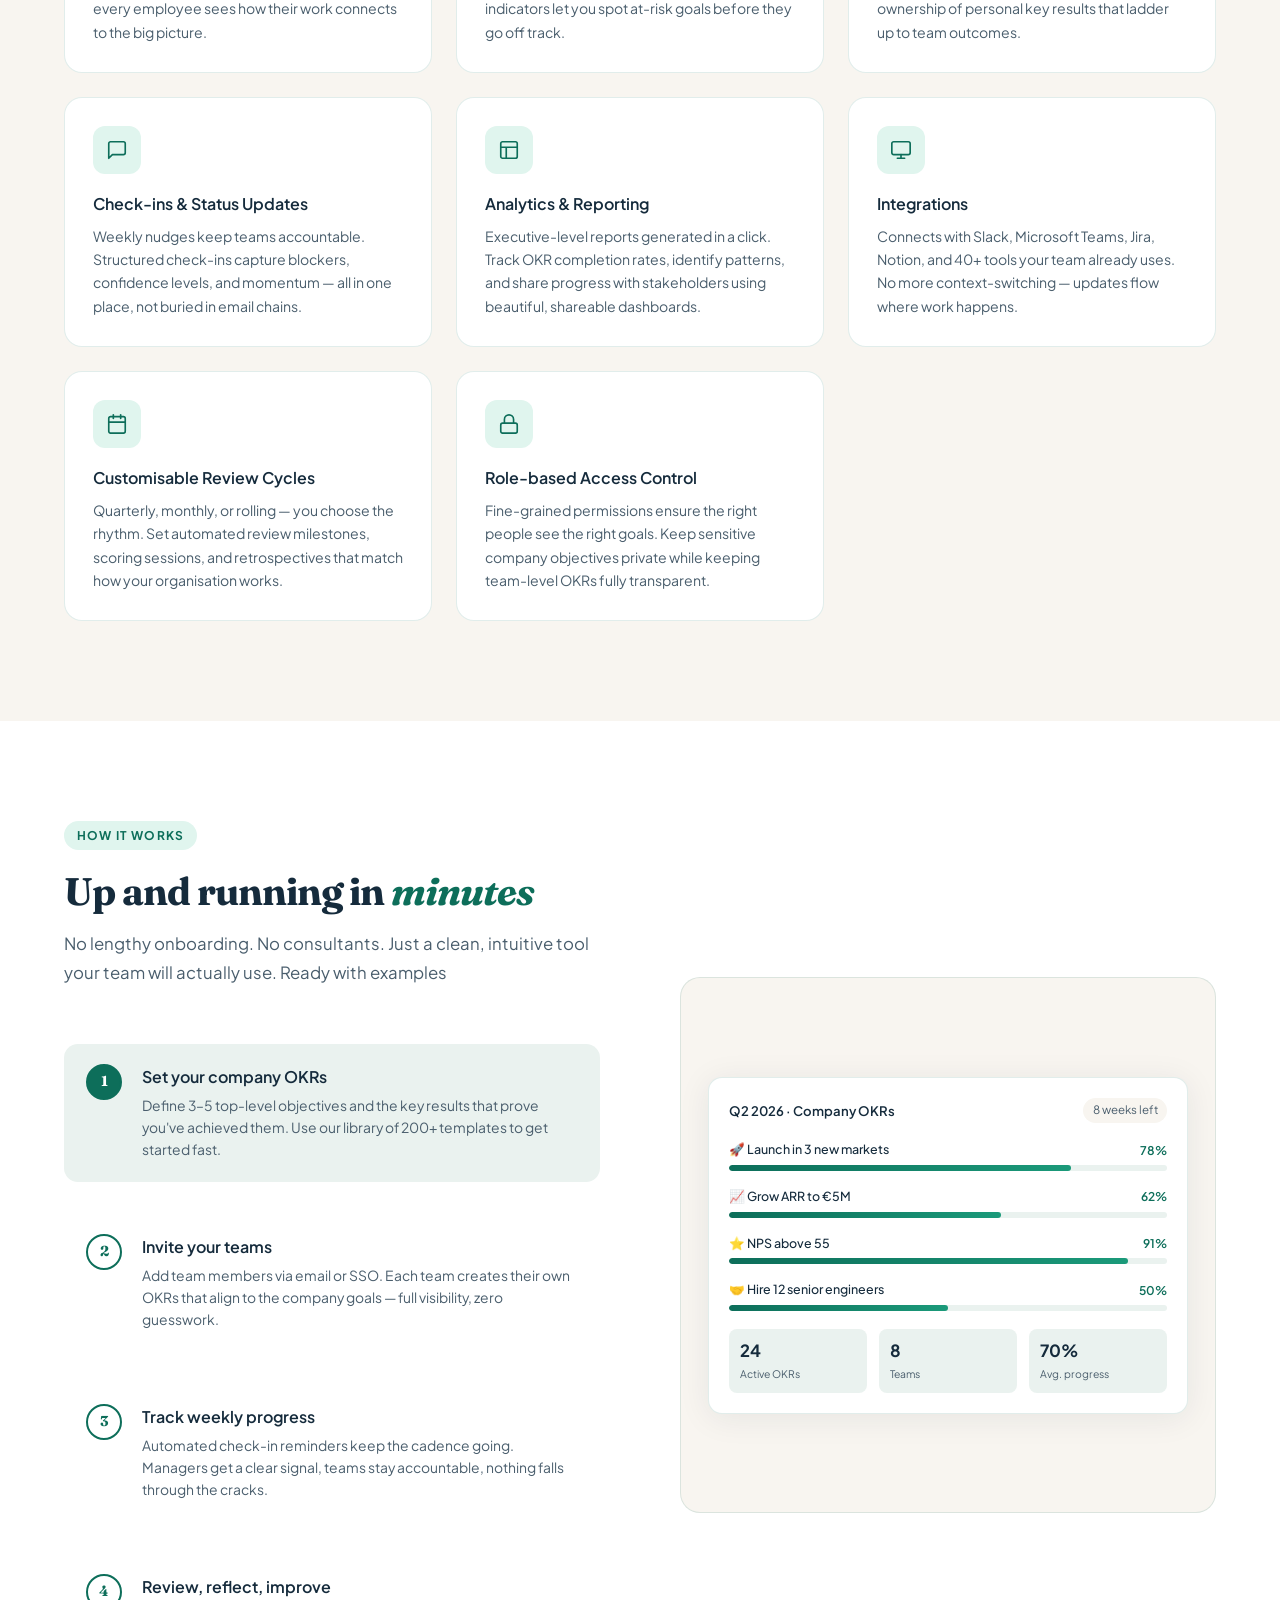
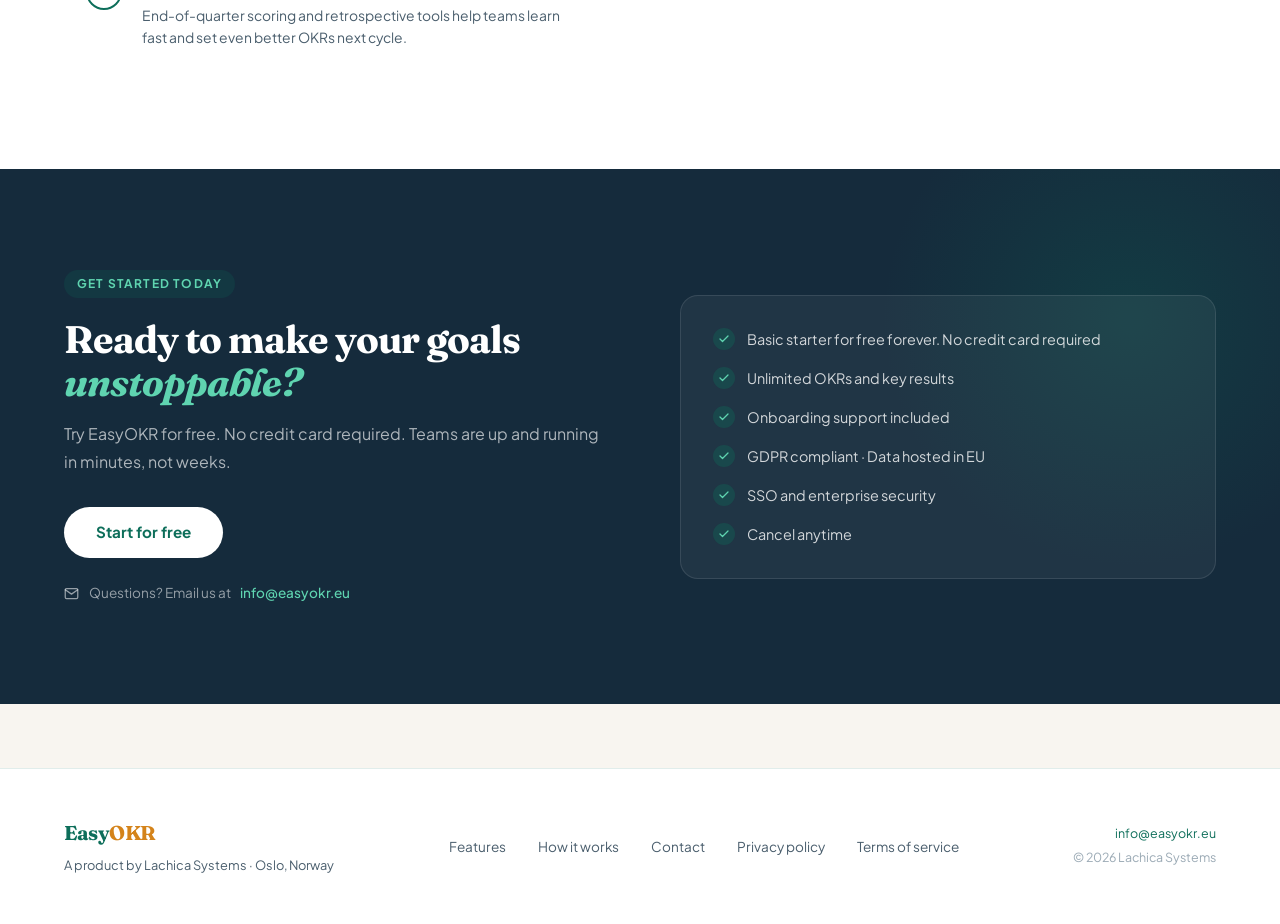
==== commit 3136dc58: "privacy policy" ====
--- a/index.html
+++ b/index.html
@@ -6,79 +6,8 @@
 <title>EasyOKR – Align. Focus. Achieve.</title>
 <link rel="preconnect" href="https://fonts.googleapis.com">
 <link href="https://fonts.googleapis.com/css2?family=Fraunces:ital,opsz,wght@0,9..144,300;0,9..144,500;0,9..144,700;1,9..144,300;1,9..144,500&family=Plus+Jakarta+Sans:wght@300;400;500;600&display=swap" rel="stylesheet">
+<link rel="stylesheet" href="styles.css">
 <style>
-  *, *::before, *::after { box-sizing: border-box; margin: 0; padding: 0; }
-
-  :root {
-    --cream: #F8F5F0;
-    --white: #FFFFFF;
-    --teal: #0D6E5A;
-    --teal-light: #E0F5EE;
-    --teal-mid: #1B9A7A;
-    --amber: #D4831A;
-    --amber-light: #FDF3E4;
-    --navy: #152B3C;
-    --slate: #4A5E6D;
-    --mist: #EAF2EF;
-    --border: rgba(13,110,90,0.12);
-    --shadow-soft: 0 4px 32px rgba(21,43,60,0.08);
-    --shadow-card: 0 2px 16px rgba(21,43,60,0.06);
-    --r: 14px;
-    --r-sm: 8px;
-  }
-
-  html { scroll-behavior: smooth; }
-
-  body {
-    font-family: 'Plus Jakarta Sans', sans-serif;
-    background: var(--cream);
-    color: var(--navy);
-    line-height: 1.6;
-    overflow-x: hidden;
-  }
-
-  /* ── NAV ── */
-  nav {
-    position: fixed; top: 0; left: 0; right: 0; z-index: 100;
-    background: rgba(248,245,240,0.88);
-    backdrop-filter: blur(16px);
-    -webkit-backdrop-filter: blur(16px);
-    border-bottom: 1px solid var(--border);
-    padding: 0 5vw;
-    height: 68px;
-    display: flex; align-items: center; justify-content: space-between;
-  }
-
-  .logo {
-    font-family: 'Fraunces', serif;
-    font-size: 1.5rem;
-    font-weight: 700;
-    color: var(--teal);
-    letter-spacing: -0.5px;
-    text-decoration: none;
-  }
-  .logo span { color: var(--amber); }
-
-  nav ul { list-style: none; display: flex; gap: 2rem; }
-  nav ul li a {
-    text-decoration: none;
-    color: var(--slate);
-    font-size: 0.9rem;
-    font-weight: 500;
-    transition: color 0.2s;
-  }
-  nav ul li a:hover { color: var(--teal); }
-
-  .nav-cta {
-    background: var(--teal);
-    color: var(--white) !important;
-    padding: 0.5rem 1.25rem;
-    border-radius: 100px;
-    font-weight: 600 !important;
-    font-size: 0.875rem !important;
-    transition: background 0.2s, transform 0.15s !important;
-  }
-  .nav-cta:hover { background: #0a5847 !important; transform: translateY(-1px); color: var(--white) !important; }
 
   /* ── HERO ── */
   .hero {
@@ -527,17 +456,6 @@
   .footer-right { font-size: 0.78rem; color: #9BAAB5; text-align: right; }
   .footer-right a { color: var(--teal); text-decoration: none; }
 
-  /* ── ANIMATIONS ── */
-  .reveal {
-    opacity: 0;
-    transform: translateY(24px);
-    transition: opacity 0.7s ease, transform 0.7s ease;
-  }
-  .reveal.visible {
-    opacity: 1;
-    transform: translateY(0);
-  }
-
   /* ── RESPONSIVE ── */
   @media (max-width: 900px) {
     .hero { grid-template-columns: 1fr; padding-top: 100px; }
@@ -545,7 +463,6 @@
     .float-tl, .float-br { display: none; }
     .how-grid { grid-template-columns: 1fr; }
     .cta-inner { grid-template-columns: 1fr; }
-    nav ul { display: none; }
   }
 </style>
 </head>
@@ -825,8 +742,9 @@
     <div class="footer-links">
       <a href="#features">Features</a>
       <a href="#how">How it works</a>
-      <a href="mailto:info@easyokr.eu">Contact</a>
-      <a href="#">Privacy policy</a>
+      <a href="contact.html">Contact</a>
+      <a href="privacy-policy.html">Privacy policy</a>
+      <a href="terms-of-service.html">Terms of service</a>
     </div>
     <div class="footer-right">
       <p><a href="mailto:info@easyokr.eu">info@easyokr.eu</a></p>
--- a/styles.css
+++ b/styles.css
@@ -0,0 +1,133 @@
+/* ── RESET ── */
+*, *::before, *::after { box-sizing: border-box; margin: 0; padding: 0; }
+
+/* ── TOKENS ── */
+:root {
+  --cream: #F8F5F0;
+  --white: #FFFFFF;
+  --teal: #0D6E5A;
+  --teal-light: #E0F5EE;
+  --teal-mid: #1B9A7A;
+  --amber: #D4831A;
+  --amber-light: #FDF3E4;
+  --navy: #152B3C;
+  --slate: #4A5E6D;
+  --mist: #EAF2EF;
+  --border: rgba(13,110,90,0.12);
+  --shadow-soft: 0 4px 32px rgba(21,43,60,0.08);
+  --shadow-card: 0 2px 16px rgba(21,43,60,0.06);
+  --r: 14px;
+  --r-sm: 8px;
+}
+
+/* ── BASE ── */
+html { scroll-behavior: smooth; }
+
+body {
+  font-family: 'Plus Jakarta Sans', sans-serif;
+  background: var(--cream);
+  color: var(--navy);
+  line-height: 1.6;
+  overflow-x: hidden;
+}
+
+/* ── NAV ── */
+nav {
+  position: fixed; top: 0; left: 0; right: 0; z-index: 100;
+  background: rgba(248,245,240,0.88);
+  backdrop-filter: blur(16px);
+  -webkit-backdrop-filter: blur(16px);
+  border-bottom: 1px solid var(--border);
+  padding: 0 5vw;
+  height: 68px;
+  display: flex; align-items: center; justify-content: space-between;
+}
+
+.logo {
+  font-family: 'Fraunces', serif;
+  font-size: 1.5rem;
+  font-weight: 700;
+  color: var(--teal);
+  letter-spacing: -0.5px;
+  text-decoration: none;
+}
+.logo span { color: var(--amber); }
+
+nav ul { list-style: none; display: flex; gap: 2rem; }
+nav ul li a {
+  text-decoration: none;
+  color: var(--slate);
+  font-size: 0.9rem;
+  font-weight: 500;
+  transition: color 0.2s;
+}
+nav ul li a:hover { color: var(--teal); }
+
+.nav-cta {
+  background: var(--teal);
+  color: var(--white) !important;
+  padding: 0.5rem 1.25rem;
+  border-radius: 100px;
+  font-weight: 600 !important;
+  font-size: 0.875rem !important;
+  transition: background 0.2s, transform 0.15s !important;
+  text-decoration: none;
+}
+.nav-cta:hover { background: #0a5847 !important; transform: translateY(-1px); color: var(--white) !important; }
+
+/* ── FOOTER ── */
+footer {
+  background: var(--white);
+  border-top: 1px solid var(--border);
+  padding: 3rem 5vw;
+  margin-top: 4rem;
+}
+.footer-inner {
+  max-width: 1280px; margin: 0 auto;
+  display: flex; justify-content: space-between; align-items: center;
+  flex-wrap: wrap; gap: 1.5rem;
+}
+.footer-left .logo { font-size: 1.25rem; }
+.footer-left p { font-size: 0.8rem; color: var(--slate); margin-top: 0.4rem; }
+.footer-links { display: flex; gap: 2rem; flex-wrap: wrap; }
+.footer-links a { text-decoration: none; color: var(--slate); font-size: 0.85rem; transition: color 0.2s; }
+.footer-links a:hover { color: var(--teal); }
+.footer-right { font-size: 0.78rem; color: #9BAAB5; text-align: right; }
+.footer-right a { color: var(--teal); text-decoration: none; }
+
+/* ── REVEAL ANIMATION ── */
+.reveal {
+  opacity: 0;
+  transform: translateY(24px);
+  transition: opacity 0.7s ease, transform 0.7s ease;
+}
+.reveal.visible {
+  opacity: 1;
+  transform: translateY(0);
+}
+
+/* ── SHARED PAGE HEADER (subpages) ── */
+.page-tag {
+  display: inline-flex; align-items: center;
+  background: var(--teal-light);
+  color: var(--teal);
+  font-size: 0.75rem; font-weight: 700; letter-spacing: 0.1em; text-transform: uppercase;
+  padding: 0.3rem 0.8rem;
+  border-radius: 100px;
+  margin-bottom: 1.25rem;
+}
+
+.page-title {
+  font-family: 'Fraunces', serif;
+  font-size: clamp(2rem, 3.5vw, 2.8rem);
+  font-weight: 700;
+  line-height: 1.1;
+  letter-spacing: -1px;
+  color: var(--navy);
+  margin-bottom: 0.75rem;
+}
+
+/* ── RESPONSIVE ── */
+@media (max-width: 900px) {
+  nav ul { display: none; }
+}
